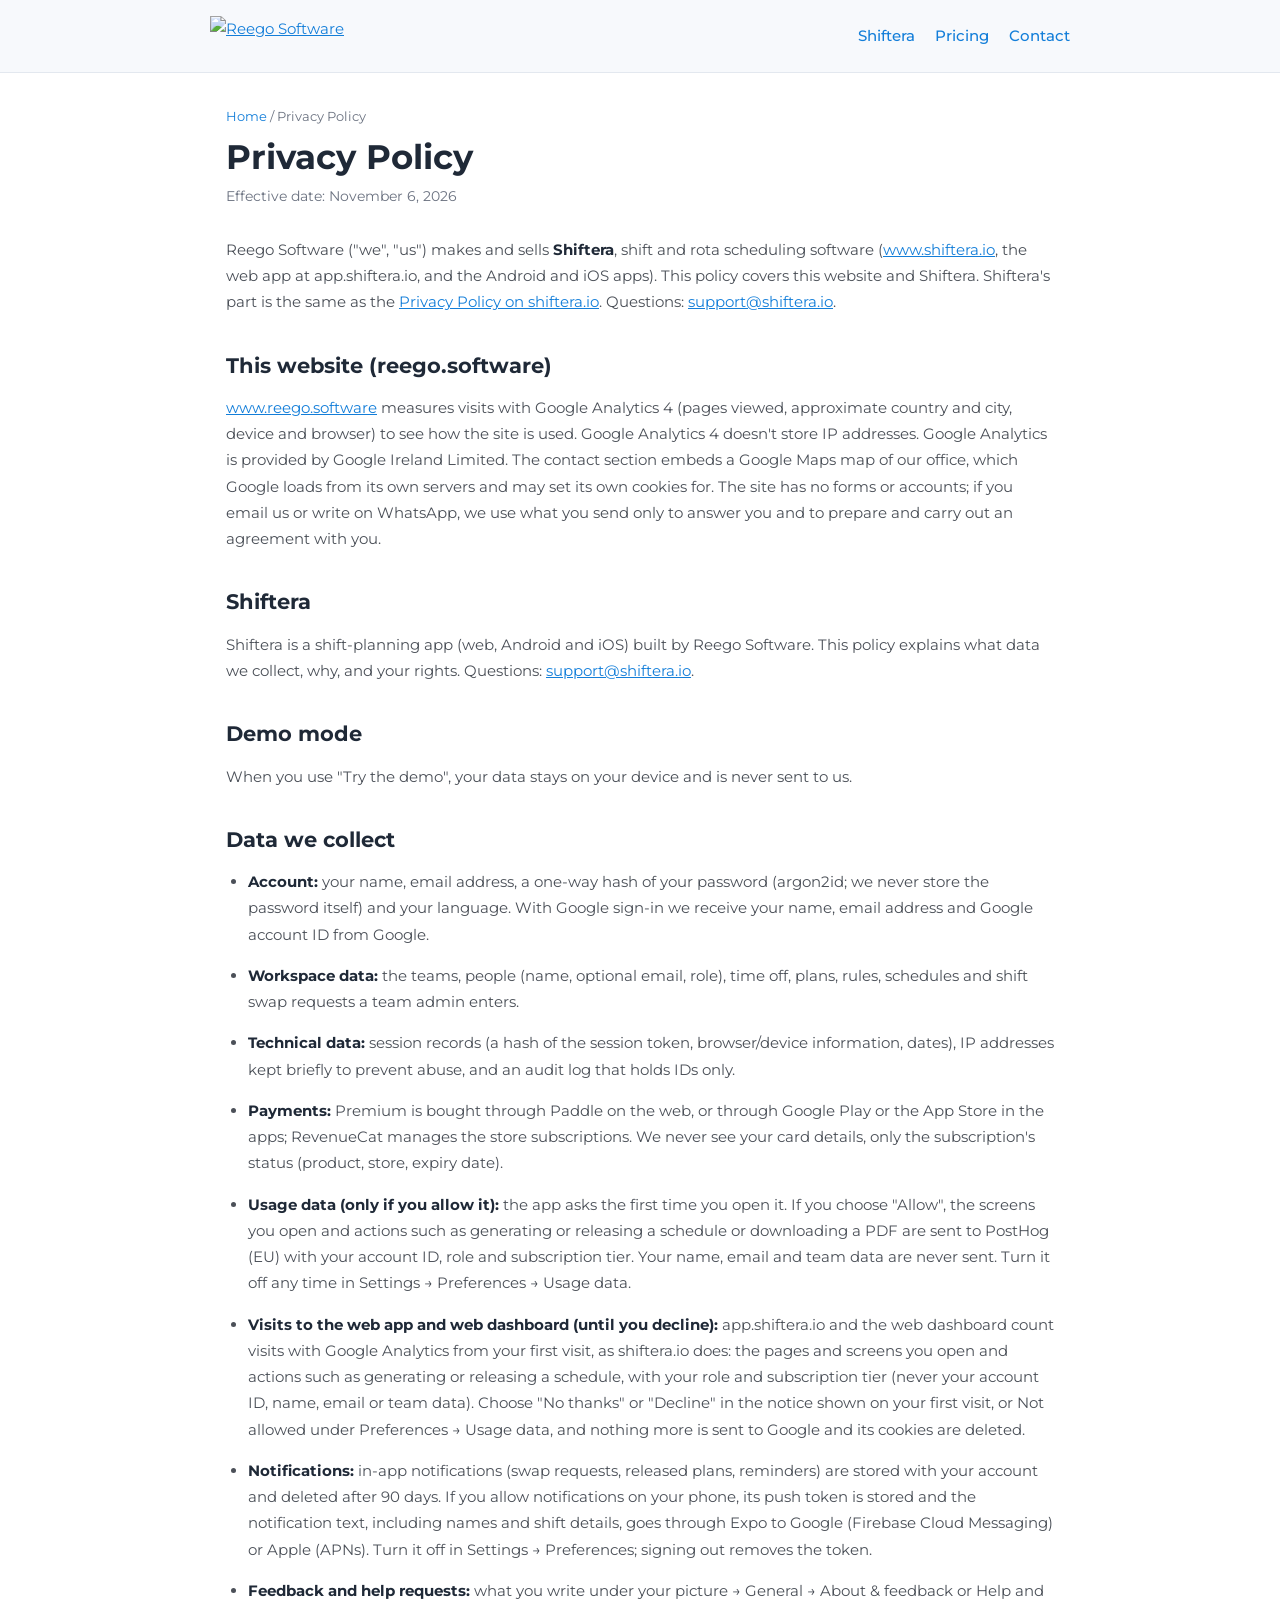
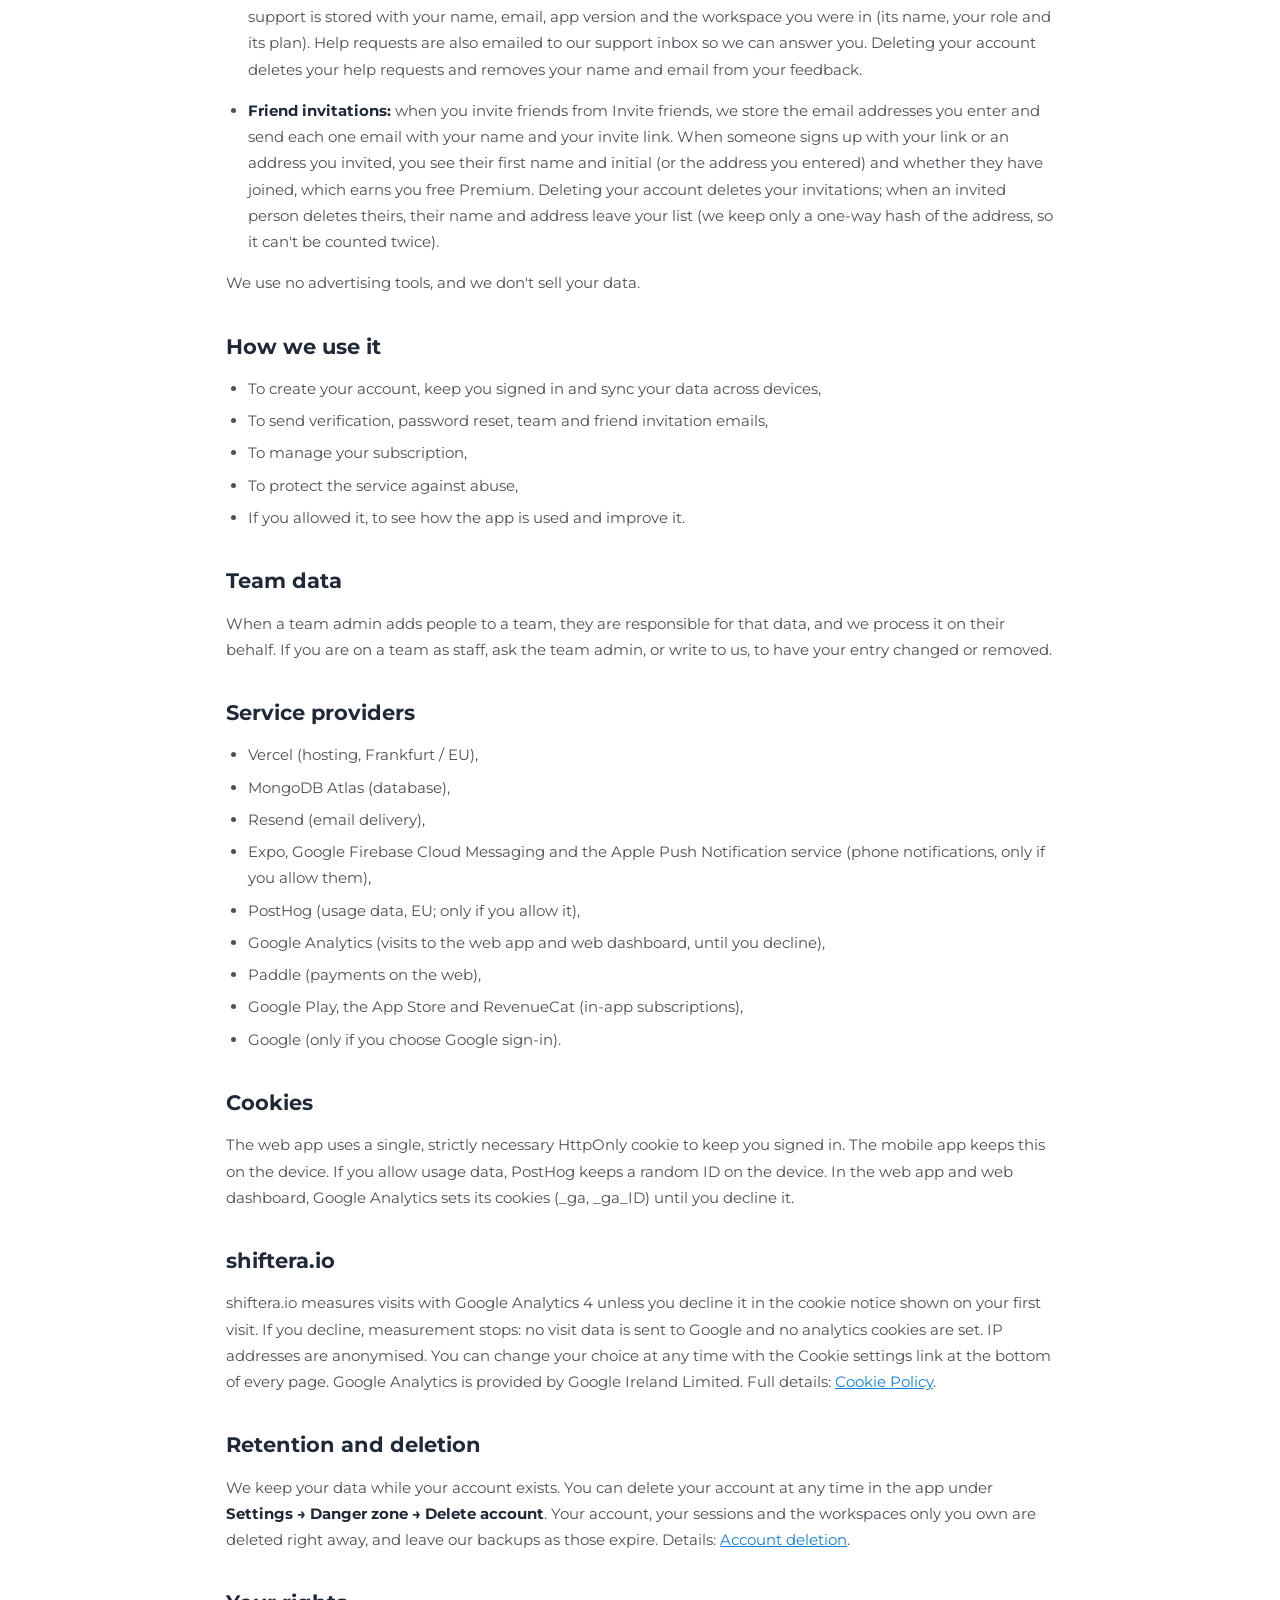
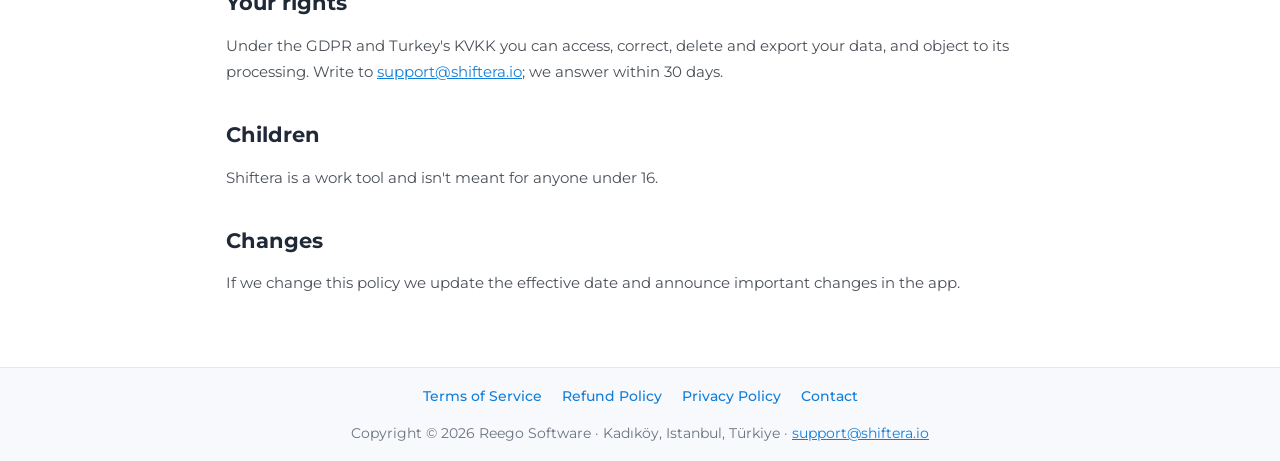
==== privacy.html @ 80fdee34 "Add Shiftera product, pricing and legal pages for Paddle review - Products section: what Shiftera is" ====
<!DOCTYPE html>
<html lang="en">
<!-- Shiftera's policy text comes from shiftera.io (content/pages/en/privacy.yaml); keep the two in step. -->
<head>
  <meta charset="utf-8">
  <meta name="viewport" content="width=device-width, initial-scale=1">
  <meta name="description" content="What data Reego Software and Shiftera collect, why, which service providers process it, how long we keep it and your rights under the GDPR and KVKK.">
  <meta name="color-scheme" content="light dark">
  <title>Privacy Policy | Reego Software</title>
  <link rel="canonical" href="https://www.reego.software/privacy.html">
  <link href="./assets/img/logo/logo.svg" rel="icon">
  <script>
    try { if (localStorage.getItem('reego-theme') === 'dark') document.documentElement.setAttribute('data-theme', 'dark'); } catch (e) { /* ignore */ }
  </script>
  <link rel="stylesheet" href="assets/css/legal.css">
</head>
<body>
  <header class="legal-header">
    <a href="index.html"><img src="assets/img/logo/logo.png" alt="Reego Software" height="40"></a>
    <nav aria-label="Main">
      <a href="index.html#products">Shiftera</a>
      <a href="index.html#pricing">Pricing</a>
      <a href="index.html#contact">Contact</a>
    </nav>
  </header>
  <main class="legal">
    <p class="legal-crumb"><a href="index.html">Home</a> / Privacy Policy</p>
    <h1>Privacy Policy</h1>
    <p class="legal-updated">Effective date: November 6, 2026</p>
<p>Reego Software (&quot;we&quot;, &quot;us&quot;) makes and sells <strong>Shiftera</strong>, shift and rota scheduling software (<a href="https://www.shiftera.io">www.shiftera.io</a>, the web app at app.shiftera.io, and the Android and iOS apps). This policy covers this website and Shiftera. Shiftera&#39;s part is the same as the <a href="https://www.shiftera.io/privacy/">Privacy Policy on shiftera.io</a>. Questions: <a href="mailto:support@shiftera.io">support@shiftera.io</a>.</p>
<h2>This website (reego.software)</h2>
<p><a href="https://www.reego.software">www.reego.software</a> measures visits with Google Analytics 4 (pages viewed, approximate country and city, device and browser) to see how the site is used. Google Analytics 4 doesn&#39;t store IP addresses. Google Analytics is provided by Google Ireland Limited. The contact section embeds a Google Maps map of our office, which Google loads from its own servers and may set its own cookies for. The site has no forms or accounts; if you email us or write on WhatsApp, we use what you send only to answer you and to prepare and carry out an agreement with you.</p>
<h2>Shiftera</h2>
<p>Shiftera is a shift-planning app (web, Android and iOS) built by Reego Software. This policy explains what data we collect, why, and your rights. Questions: <a href="mailto:support@shiftera.io">support@shiftera.io</a>.</p>
<h2>Demo mode</h2>
<p>When you use &quot;Try the demo&quot;, your data stays on your device and is never sent to us.</p>
<h2>Data we collect</h2>
<ul>
<li><p><strong>Account:</strong> your name, email address, a one-way hash of your password (argon2id; we never store the password itself) and your language. With Google sign-in we receive your name, email address and Google account ID from Google.</p>
</li>
<li><p><strong>Workspace data:</strong> the teams, people (name, optional email, role), time off, plans, rules, schedules and shift swap requests a team admin enters.</p>
</li>
<li><p><strong>Technical data:</strong> session records (a hash of the session token, browser/device information, dates), IP addresses kept briefly to prevent abuse, and an audit log that holds IDs only.</p>
</li>
<li><p><strong>Payments:</strong> Premium is bought through Paddle on the web, or through Google Play or the App Store in the apps; RevenueCat manages the store subscriptions. We never see your card details, only the subscription&#39;s status (product, store, expiry date).</p>
</li>
<li><p><strong>Usage data (only if you allow it):</strong> the app asks the first time you open it. If you choose &quot;Allow&quot;, the screens you open and actions such as generating or releasing a schedule or downloading a PDF are sent to PostHog (EU) with your account ID, role and subscription tier. Your name, email and team data are never sent. Turn it off any time in Settings → Preferences → Usage data.</p>
</li>
<li><p><strong>Visits to the web app and web dashboard (until you decline):</strong> app.shiftera.io and the web dashboard count visits with Google Analytics from your first visit, as shiftera.io does: the pages and screens you open and actions such as generating or releasing a schedule, with your role and subscription tier (never your account ID, name, email or team data). Choose &quot;No thanks&quot; or &quot;Decline&quot; in the notice shown on your first visit, or Not allowed under Preferences → Usage data, and nothing more is sent to Google and its cookies are deleted.</p>
</li>
<li><p><strong>Notifications:</strong> in-app notifications (swap requests, released plans, reminders) are stored with your account and deleted after 90 days. If you allow notifications on your phone, its push token is stored and the notification text, including names and shift details, goes through Expo to Google (Firebase Cloud Messaging) or Apple (APNs). Turn it off in Settings → Preferences; signing out removes the token.</p>
</li>
<li><p><strong>Feedback and help requests:</strong> what you write under your picture → General → About &amp; feedback or Help and support is stored with your name, email, app version and the workspace you were in (its name, your role and its plan). Help requests are also emailed to our support inbox so we can answer you. Deleting your account deletes your help requests and removes your name and email from your feedback.</p>
</li>
<li><p><strong>Friend invitations:</strong> when you invite friends from Invite friends, we store the email addresses you enter and send each one email with your name and your invite link. When someone signs up with your link or an address you invited, you see their first name and initial (or the address you entered) and whether they have joined, which earns you free Premium. Deleting your account deletes your invitations; when an invited person deletes theirs, their name and address leave your list (we keep only a one-way hash of the address, so it can&#39;t be counted twice).</p>
</li>
</ul>
<p>We use no advertising tools, and we don&#39;t sell your data.</p>
<h2>How we use it</h2>
<ul>
<li>To create your account, keep you signed in and sync your data across devices,</li>
<li>To send verification, password reset, team and friend invitation emails,</li>
<li>To manage your subscription,</li>
<li>To protect the service against abuse,</li>
<li>If you allowed it, to see how the app is used and improve it.</li>
</ul>
<h2>Team data</h2>
<p>When a team admin adds people to a team, they are responsible for that data, and we process it on their behalf. If you are on a team as staff, ask the team admin, or write to us, to have your entry changed or removed.</p>
<h2>Service providers</h2>
<ul>
<li>Vercel (hosting, Frankfurt / EU),</li>
<li>MongoDB Atlas (database),</li>
<li>Resend (email delivery),</li>
<li>Expo, Google Firebase Cloud Messaging and the Apple Push Notification service (phone notifications, only if you allow them),</li>
<li>PostHog (usage data, EU; only if you allow it),</li>
<li>Google Analytics (visits to the web app and web dashboard, until you decline),</li>
<li>Paddle (payments on the web),</li>
<li>Google Play, the App Store and RevenueCat (in-app subscriptions),</li>
<li>Google (only if you choose Google sign-in).</li>
</ul>
<h2>Cookies</h2>
<p>The web app uses a single, strictly necessary HttpOnly cookie to keep you signed in. The mobile app keeps this on the device. If you allow usage data, PostHog keeps a random ID on the device. In the web app and web dashboard, Google Analytics sets its cookies (_ga, _ga_ID) until you decline it.</p>
<h2>shiftera.io</h2>
<p>shiftera.io measures visits with Google Analytics 4 unless you decline it in the cookie notice shown on your first visit. If you decline, measurement stops: no visit data is sent to Google and no analytics cookies are set. IP addresses are anonymised. You can change your choice at any time with the Cookie settings link at the bottom of every page. Google Analytics is provided by Google Ireland Limited. Full details: <a href="https://www.shiftera.io/cookies/">Cookie Policy</a>.</p>
<h2>Retention and deletion</h2>
<p>We keep your data while your account exists. You can delete your account at any time in the app under <strong>Settings → Danger zone → Delete account</strong>. Your account, your sessions and the workspaces only you own are deleted right away, and leave our backups as those expire. Details: <a href="https://www.shiftera.io/delete-account/">Account deletion</a>.</p>
<h2>Your rights</h2>
<p>Under the GDPR and Turkey&#39;s KVKK you can access, correct, delete and export your data, and object to its processing. Write to <a href="mailto:support@shiftera.io">support@shiftera.io</a>; we answer within 30 days.</p>
<h2>Children</h2>
<p>Shiftera is a work tool and isn&#39;t meant for anyone under 16.</p>
<h2>Changes</h2>
<p>If we change this policy we update the effective date and announce important changes in the app.</p>

  </main>
  <footer class="legal-footer">
    <nav aria-label="Legal">
      <a href="terms.html">Terms of Service</a>
      <a href="refunds.html">Refund Policy</a>
      <a href="privacy.html">Privacy Policy</a>
      <a href="index.html#contact">Contact</a>
    </nav>
    <p>Copyright © 2026 Reego Software · Kadıköy, Istanbul, Türkiye · <a href="mailto:support@shiftera.io">support@shiftera.io</a></p>
  </footer>
</body>
</html>
---- assets/css/legal.css ----
/* Legal pages (terms, refunds, privacy). Same fonts and blue as main.css; dark theme follows the toggle on the home page. */
@import url("https://fonts.googleapis.com/css?family=Montserrat:400,500,700");

:root {
  --bg: #ffffff;
  --surface: #f7f9fc;
  --text: #4b5058;
  --heading: #1f2937;
  --muted: #6b7280;
  --line: #e3e8ef;
  --link: #137ED9;
}

html[data-theme="dark"] {
  color-scheme: dark;
  --bg: #0f1114;
  --surface: #161a22;
  --text: #b4b9c2;
  --heading: #eef0f4;
  --muted: #9aa3b0;
  --line: #2c3340;
  --link: #6eb6ff;
}

* { box-sizing: border-box; }

body {
  margin: 0;
  background: var(--bg);
  color: var(--text);
  font-family: 'Montserrat', sans-serif;
  font-size: 15px;
  line-height: 1.75;
}

a { color: var(--link); }

.legal-header,
.legal-footer {
  display: flex;
  flex-wrap: wrap;
  align-items: center;
  justify-content: space-between;
  gap: 12px 24px;
  padding: 16px max(16px, calc((100% - 860px) / 2));
  background: var(--surface);
  border-bottom: 1px solid var(--line);
}

.legal-header img { display: block; height: 40px; width: auto; }

.legal-header nav,
.legal-footer nav { display: flex; flex-wrap: wrap; gap: 8px 20px; }

.legal-header nav a,
.legal-footer nav a { text-decoration: none; font-weight: 500; }

.legal {
  max-width: 860px;
  margin: 0 auto;
  padding: 32px 16px 56px;
}

.legal-crumb { font-size: 13px; color: var(--muted); margin: 0 0 8px; }
.legal-crumb a { text-decoration: none; }

.legal h1 { color: var(--heading); font-size: 34px; line-height: 1.25; margin: 0 0 6px; }
.legal h2 { color: var(--heading); font-size: 21px; line-height: 1.35; margin: 36px 0 10px; }
.legal-updated { color: var(--muted); font-size: 14px; margin: 0 0 28px; }
.legal p, .legal li { overflow-wrap: anywhere; }
.legal ul { padding-left: 22px; }
.legal li { margin-bottom: 6px; }
.legal strong { color: var(--heading); }

.legal-footer {
  border-top: 1px solid var(--line);
  border-bottom: none;
  flex-direction: column;
  align-items: center;
  text-align: center;
  font-size: 14px;
  color: var(--muted);
}

.legal-footer p { margin: 0; }

@media (max-width: 600px) {
  .legal h1 { font-size: 27px; }
}
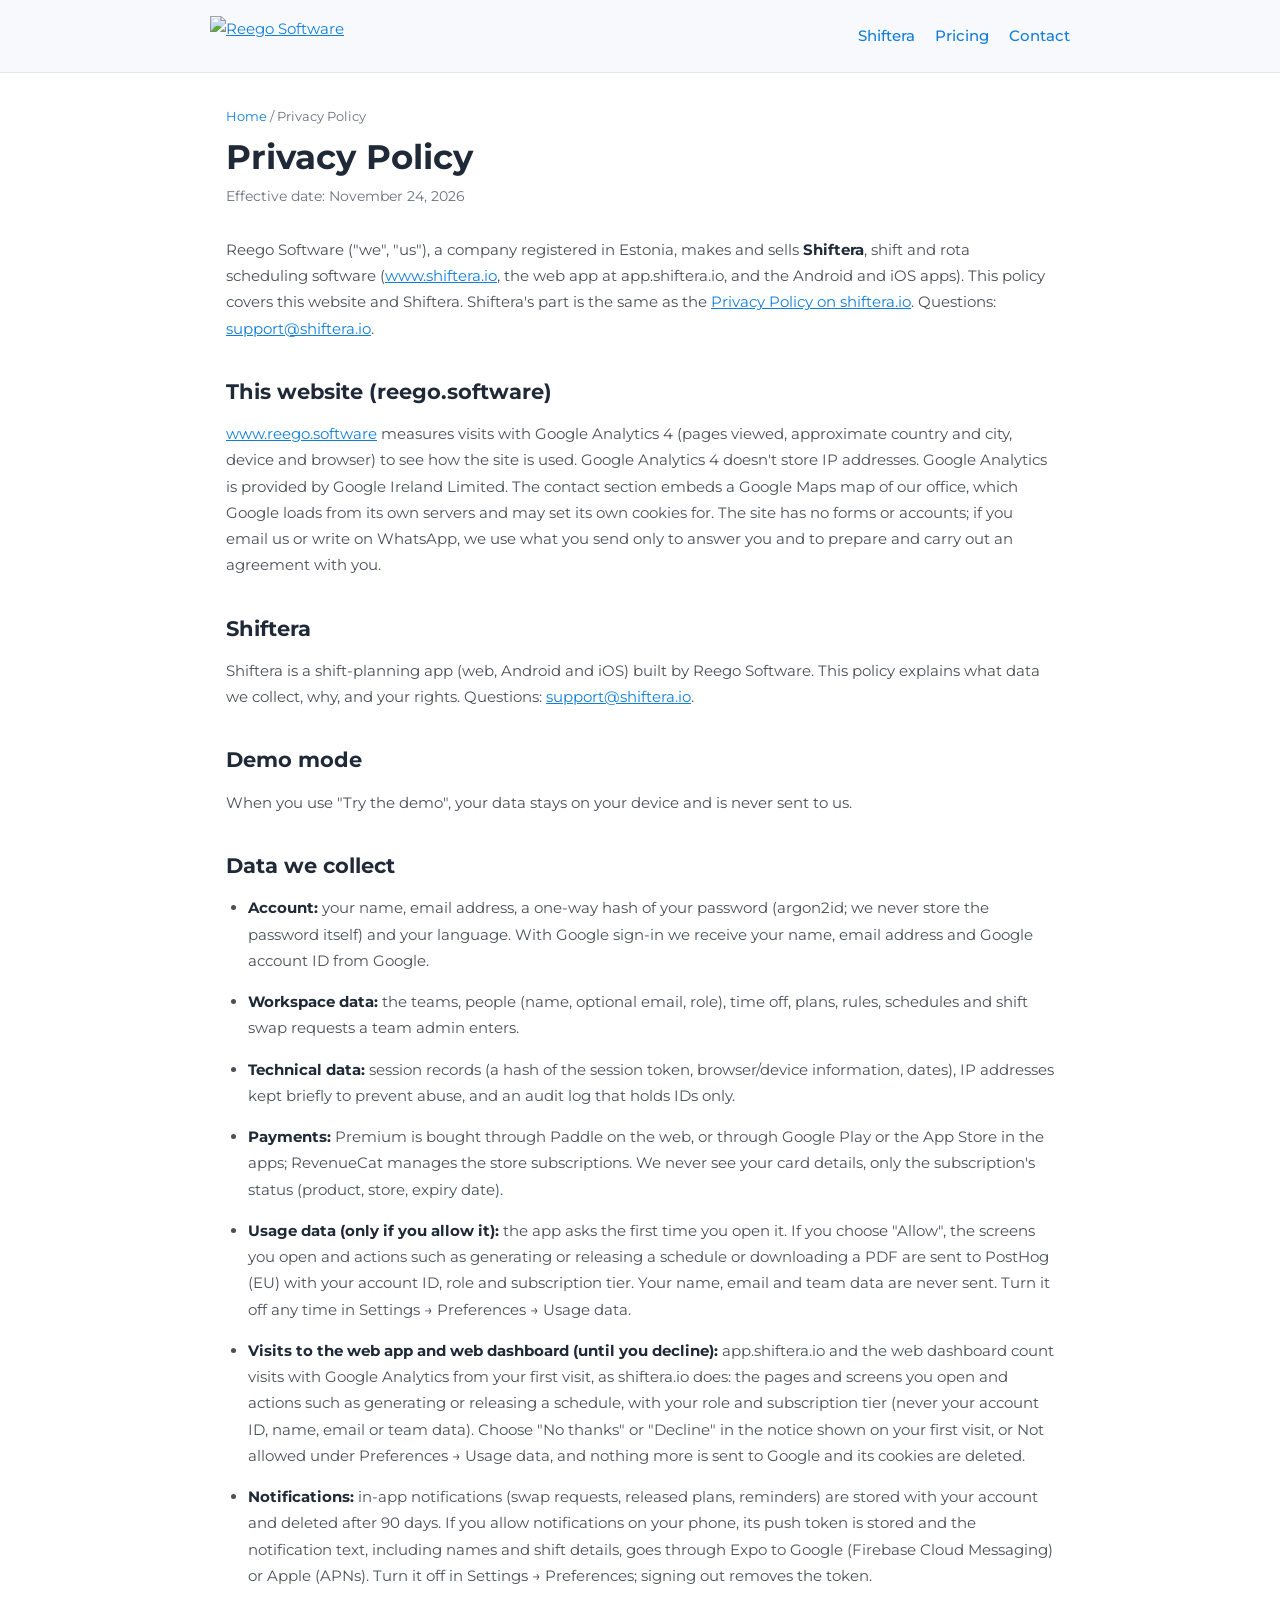
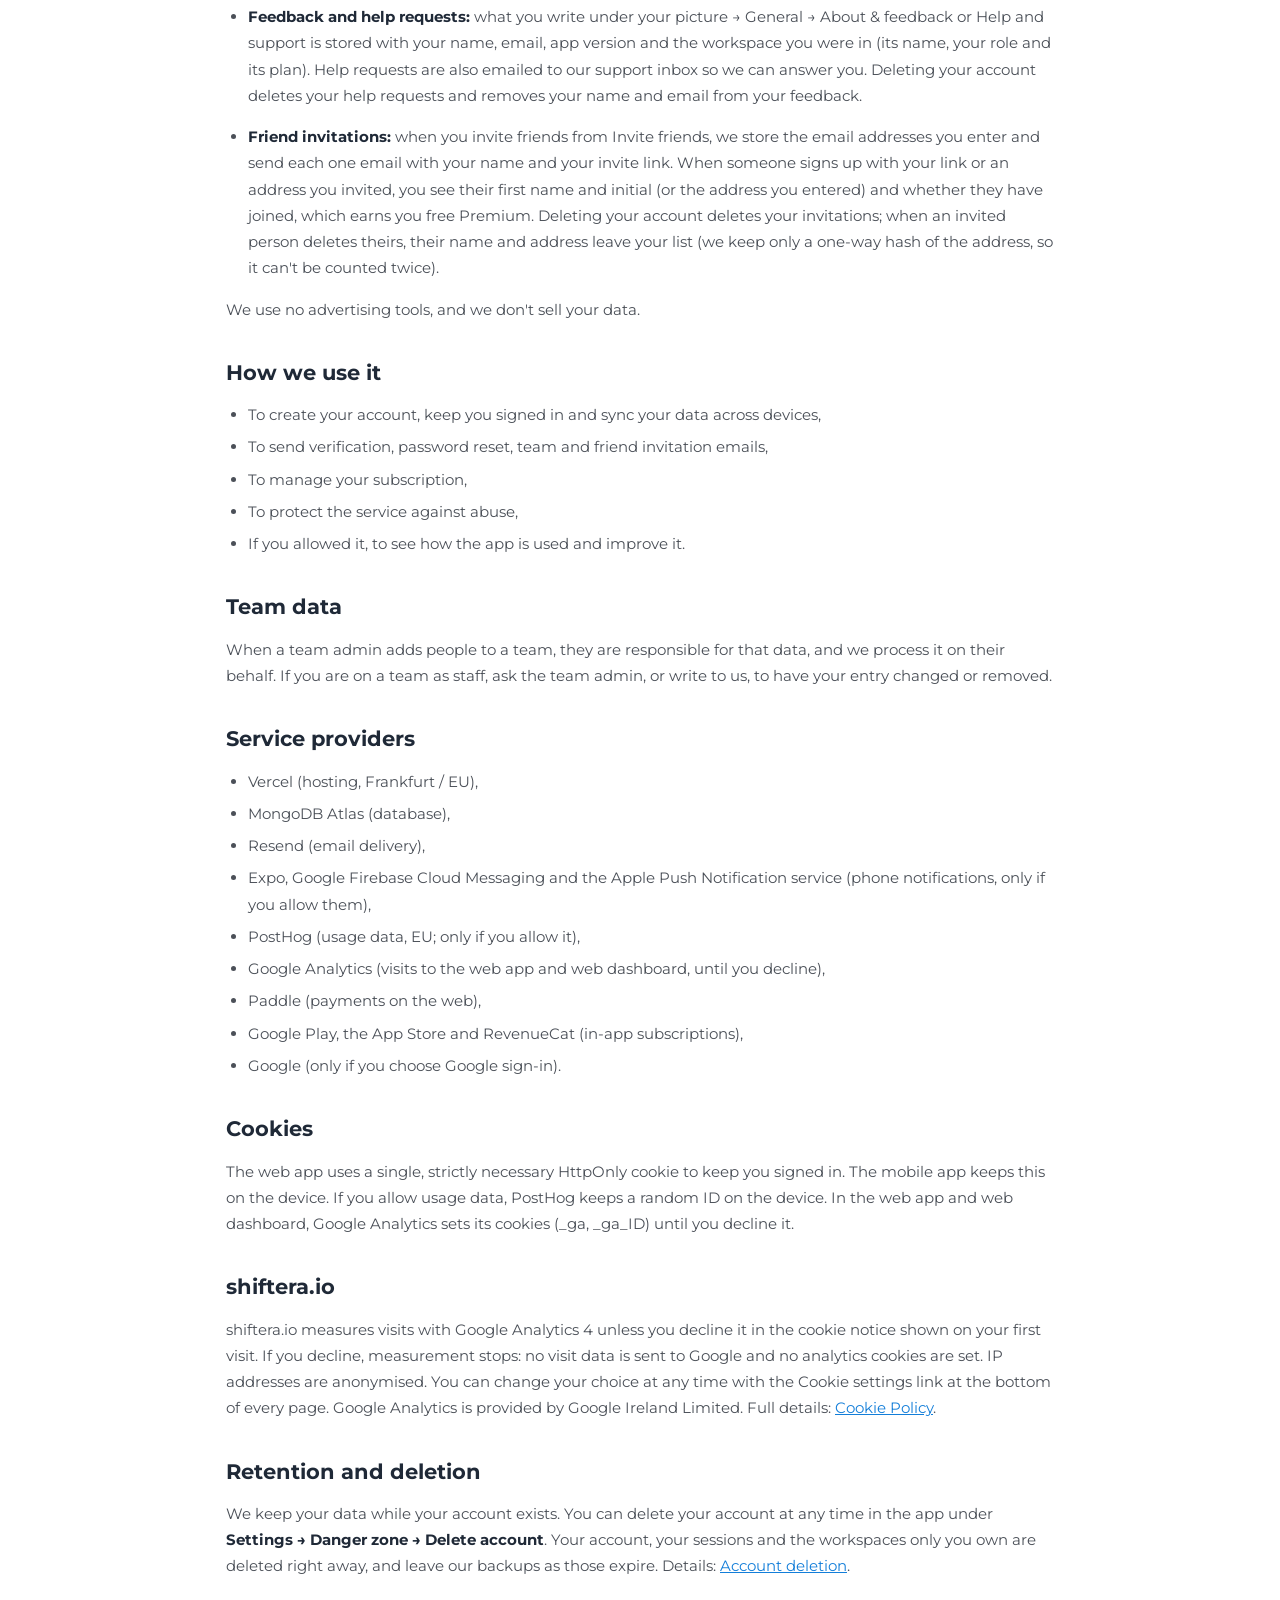
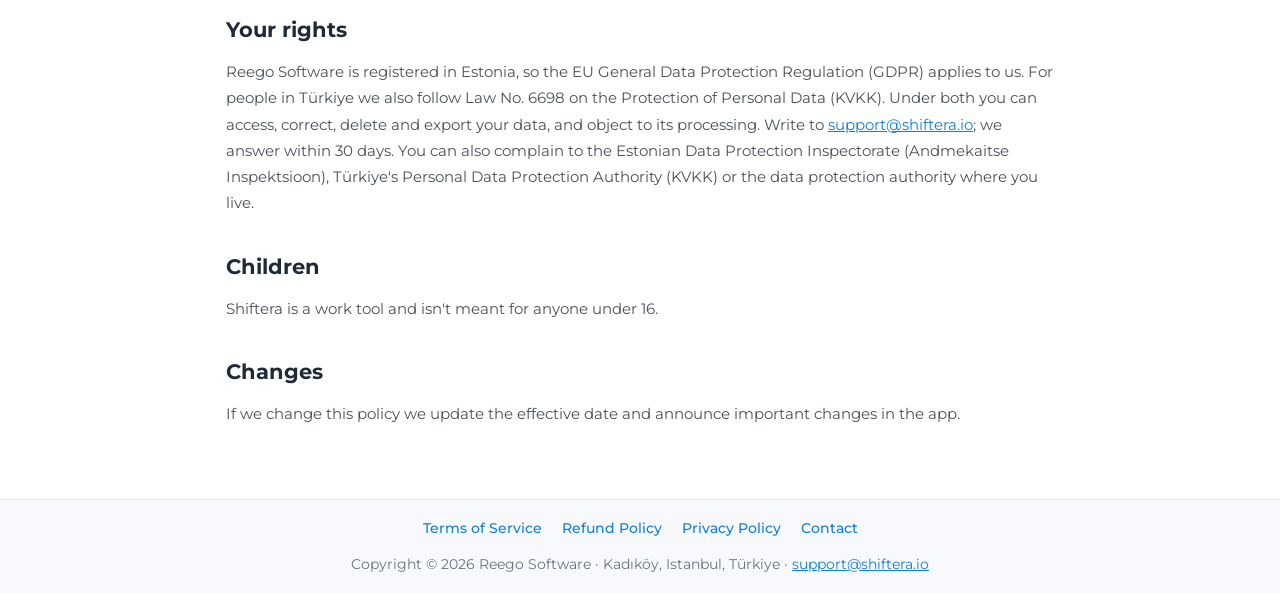
==== commit 75f6afad: "Governing law: Estonia and Türkiye; GDPR and KVKK Reego Software is registered in Estonia: terms are" ====
--- a/privacy.html
+++ b/privacy.html
@@ -26,8 +26,8 @@
   <main class="legal">
     <p class="legal-crumb"><a href="index.html">Home</a> / Privacy Policy</p>
     <h1>Privacy Policy</h1>
-    <p class="legal-updated">Effective date: November 6, 2026</p>
-<p>Reego Software (&quot;we&quot;, &quot;us&quot;) makes and sells <strong>Shiftera</strong>, shift and rota scheduling software (<a href="https://www.shiftera.io">www.shiftera.io</a>, the web app at app.shiftera.io, and the Android and iOS apps). This policy covers this website and Shiftera. Shiftera&#39;s part is the same as the <a href="https://www.shiftera.io/privacy/">Privacy Policy on shiftera.io</a>. Questions: <a href="mailto:support@shiftera.io">support@shiftera.io</a>.</p>
+    <p class="legal-updated">Effective date: November 24, 2026</p>
+<p>Reego Software (&quot;we&quot;, &quot;us&quot;), a company registered in Estonia, makes and sells <strong>Shiftera</strong>, shift and rota scheduling software (<a href="https://www.shiftera.io">www.shiftera.io</a>, the web app at app.shiftera.io, and the Android and iOS apps). This policy covers this website and Shiftera. Shiftera&#39;s part is the same as the <a href="https://www.shiftera.io/privacy/">Privacy Policy on shiftera.io</a>. Questions: <a href="mailto:support@shiftera.io">support@shiftera.io</a>.</p>
 <h2>This website (reego.software)</h2>
 <p><a href="https://www.reego.software">www.reego.software</a> measures visits with Google Analytics 4 (pages viewed, approximate country and city, device and browser) to see how the site is used. Google Analytics 4 doesn&#39;t store IP addresses. Google Analytics is provided by Google Ireland Limited. The contact section embeds a Google Maps map of our office, which Google loads from its own servers and may set its own cookies for. The site has no forms or accounts; if you email us or write on WhatsApp, we use what you send only to answer you and to prepare and carry out an agreement with you.</p>
 <h2>Shiftera</h2>
@@ -85,7 +85,7 @@
 <h2>Retention and deletion</h2>
 <p>We keep your data while your account exists. You can delete your account at any time in the app under <strong>Settings → Danger zone → Delete account</strong>. Your account, your sessions and the workspaces only you own are deleted right away, and leave our backups as those expire. Details: <a href="https://www.shiftera.io/delete-account/">Account deletion</a>.</p>
 <h2>Your rights</h2>
-<p>Under the GDPR and Turkey&#39;s KVKK you can access, correct, delete and export your data, and object to its processing. Write to <a href="mailto:support@shiftera.io">support@shiftera.io</a>; we answer within 30 days.</p>
+<p>Reego Software is registered in Estonia, so the EU General Data Protection Regulation (GDPR) applies to us. For people in Türkiye we also follow Law No. 6698 on the Protection of Personal Data (KVKK). Under both you can access, correct, delete and export your data, and object to its processing. Write to <a href="mailto:support@shiftera.io">support@shiftera.io</a>; we answer within 30 days. You can also complain to the Estonian Data Protection Inspectorate (Andmekaitse Inspektsioon), Türkiye's Personal Data Protection Authority (KVKK) or the data protection authority where you live.</p>
 <h2>Children</h2>
 <p>Shiftera is a work tool and isn&#39;t meant for anyone under 16.</p>
 <h2>Changes</h2>
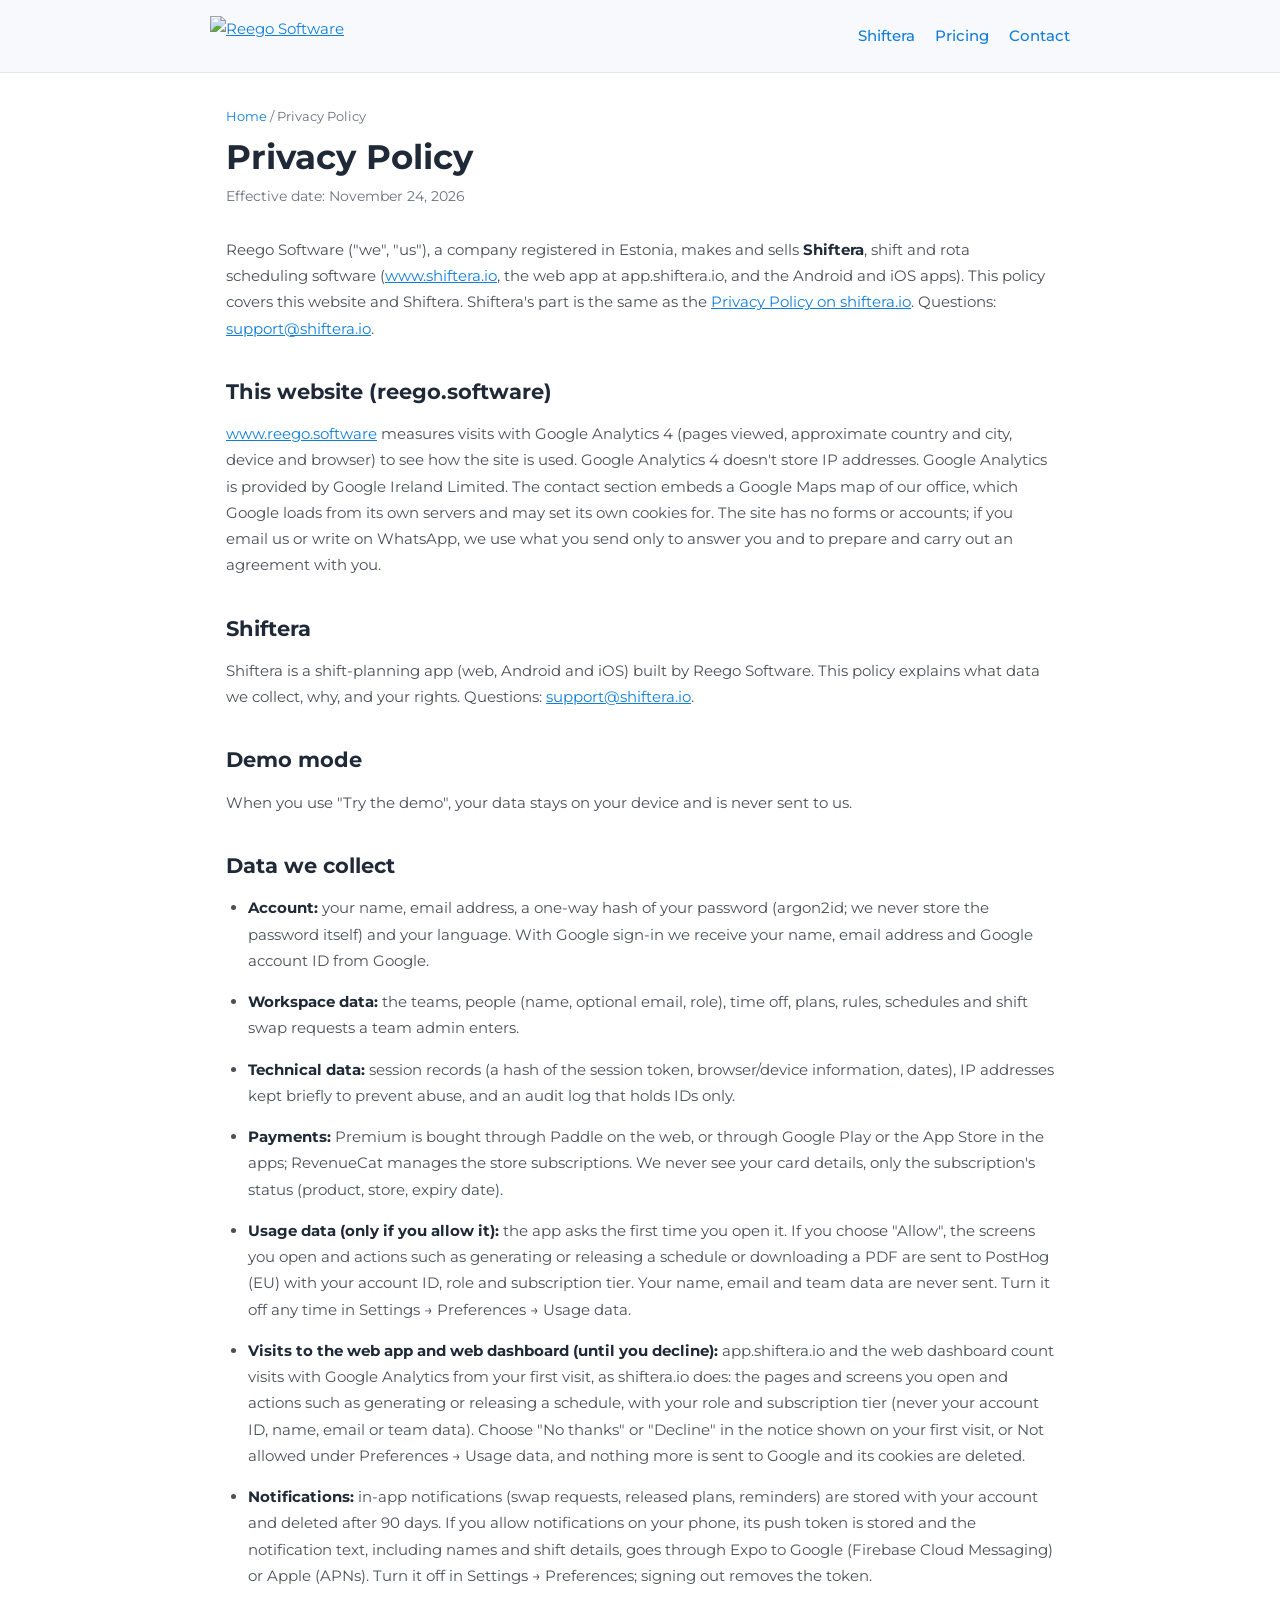
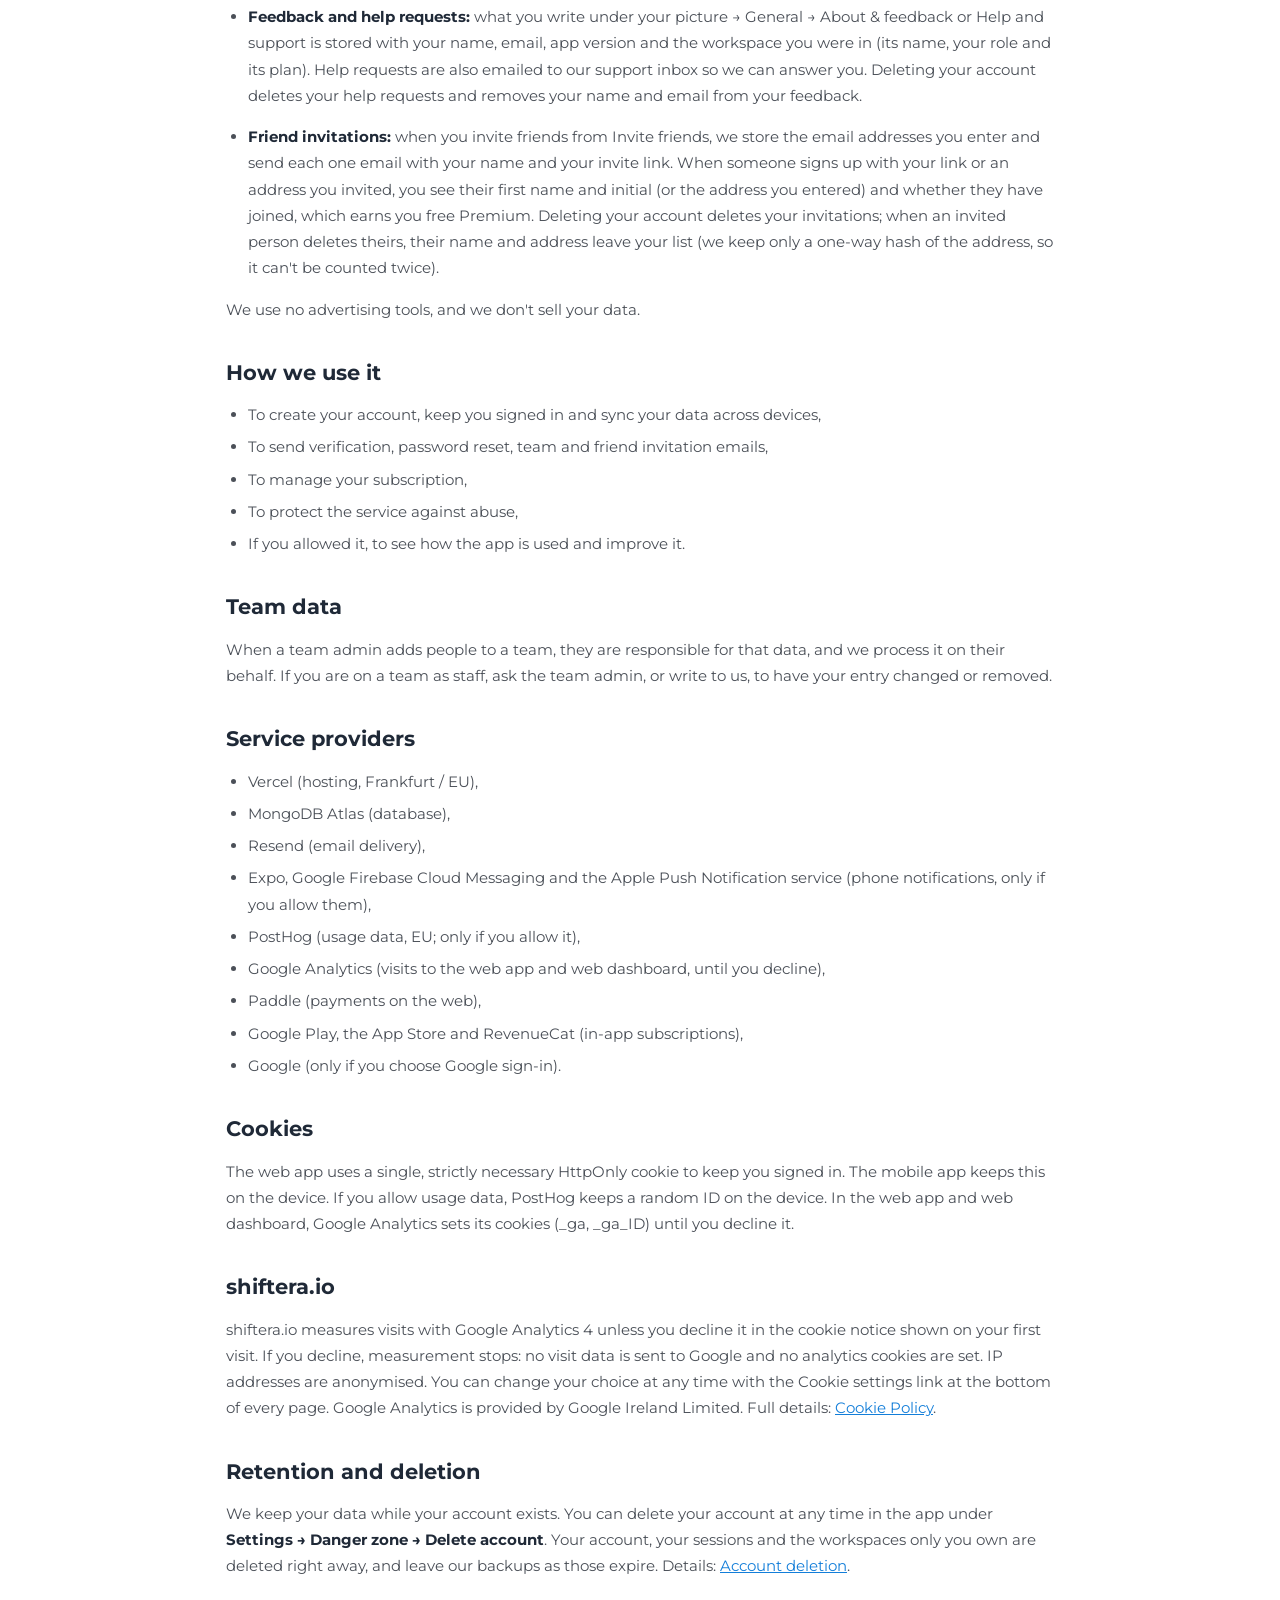
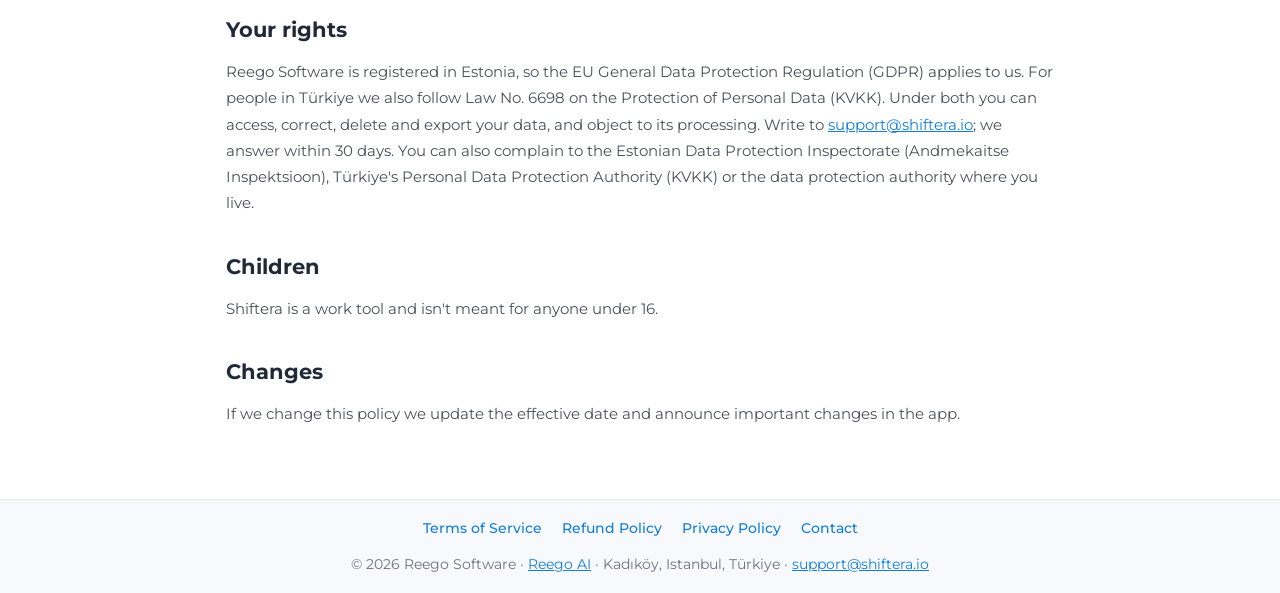
==== commit f777d9ef: "Footer: "© <year> <Site> · Reego AI" credit linking to https://reego.ai Co-Authored-By: Claude Opus " ====
--- a/privacy.html
+++ b/privacy.html
@@ -99,7 +99,7 @@
       <a href="privacy.html">Privacy Policy</a>
       <a href="index.html#contact">Contact</a>
     </nav>
-    <p>Copyright © 2026 Reego Software · Kadıköy, Istanbul, Türkiye · <a href="mailto:support@shiftera.io">support@shiftera.io</a></p>
+    <p>© 2026 Reego Software · <a href="https://reego.ai" target="_blank" rel="noopener">Reego AI</a> · Kadıköy, Istanbul, Türkiye · <a href="mailto:support@shiftera.io">support@shiftera.io</a></p>
   </footer>
 </body>
 </html>
